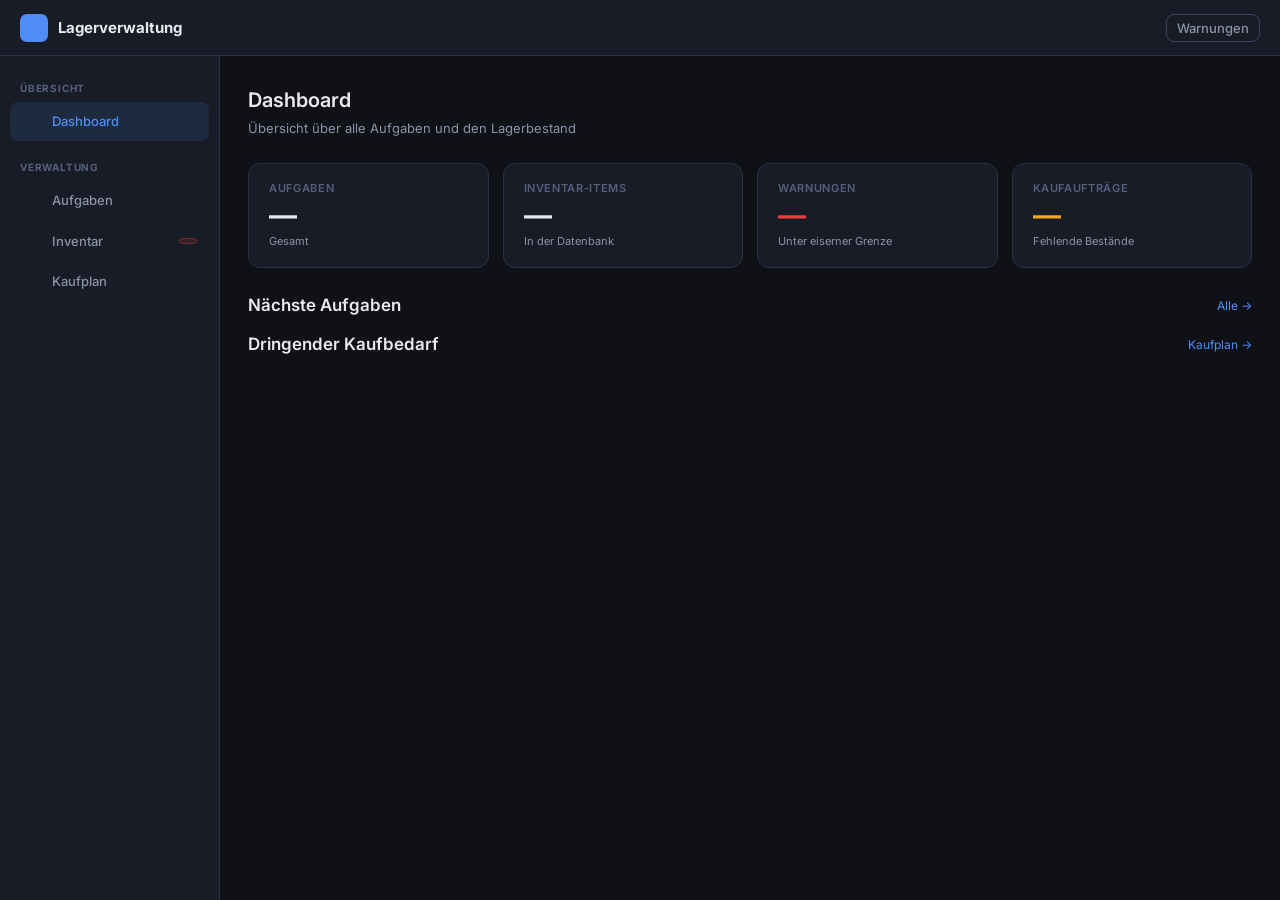
==== Frontend/pages/dashboard.html @ 6284d396 "Edited the text design" ====
<!DOCTYPE html>
<html lang="de">
<head>
  <meta charset="UTF-8">
  <meta name="viewport" content="width=device-width, initial-scale=1.0">
  <title>Dashboard — Lagerverwaltung</title>
  <link rel="preconnect" href="https://fonts.googleapis.com">
  <link href="https://fonts.googleapis.com/css2?family=Inter:wght@400;500;600;700&family=JetBrains+Mono:wght@400;600&display=swap" rel="stylesheet">
  <link rel="stylesheet" href="../css/base.css">
  <link rel="stylesheet" href="../css/layout.css">
  <link rel="stylesheet" href="../css/components.css">
</head>
<body>
<div class="app-layout">

  <!-- Topbar -->
  <header class="topbar">
    <div class="topbar-brand">
      <div class="logo-icon"></div>
      Lagerverwaltung
    </div>
    <div class="topbar-right">
      <button class="notif-btn" onclick="location.href='inventory.html'">
        Warnungen
        <span class="notif-count hidden" id="notif-count">0</span>
      </button>
    </div>
  </header>

  <!-- Sidebar -->
  <nav class="sidebar">
    <div class="sidebar-section-label">Übersicht</div>
    <a class="nav-item active" href="dashboard.html"><span class="nav-icon"></span> Dashboard</a>

    <div class="sidebar-section-label">Verwaltung</div>
    <a class="nav-item" href="tasks.html"><span class="nav-icon"></span> Aufgaben</a>
    <a class="nav-item" href="inventory.html">
      <span class="nav-icon"></span> Inventar
      <span class="badge badge-danger nav-badge hidden" id="nav-inv-badge"></span>
    </a>
    <a class="nav-item" href="timeline.html"><span class="nav-icon"></span> Kaufplan</a>
  </nav>

  <!-- Main -->
  <main class="main-content">
    <div class="page-header">
      <div class="page-header-left">
        <h1>Dashboard</h1>
        <p>Übersicht über alle Aufgaben und den Lagerbestand</p>
      </div>
    </div>

    <div class="stats-row">
      <div class="stat-card">
        <div class="stat-label">Aufgaben</div>
        <div class="stat-value" id="stat-tasks">—</div>
        <div class="stat-sub">Gesamt</div>
      </div>
      <div class="stat-card">
        <div class="stat-label">Inventar-Items</div>
        <div class="stat-value" id="stat-inv">—</div>
        <div class="stat-sub">In der Datenbank</div>
      </div>
      <div class="stat-card">
        <div class="stat-label">Warnungen</div>
        <div class="stat-value text-danger" id="stat-alerts">—</div>
        <div class="stat-sub">Unter eiserner Grenze</div>
      </div>
      <div class="stat-card">
        <div class="stat-label">Kaufaufträge</div>
        <div class="stat-value text-warning" id="stat-buys">—</div>
        <div class="stat-sub">Fehlende Bestände</div>
      </div>
    </div>

    <div id="dash-alert-banner"></div>

    <div class="dashboard-grid">
      <div>
        <div class="flex justify-between items-center" style="margin-bottom:12px">
          <h2>Nächste Aufgaben</h2>
          <a href="tasks.html" style="font-size:12px">Alle →</a>
        </div>
        <div id="dash-upcoming"></div>
      </div>
      <div>
        <div class="flex justify-between items-center" style="margin-bottom:12px">
          <h2>Dringender Kaufbedarf</h2>
          <a href="timeline.html" style="font-size:12px">Kaufplan →</a>
        </div>
        <div id="dash-buys"></div>
      </div>
    </div>
  </main>
</div>

<div id="toast-container"></div>

<script src="../js/store/store.js"></script>
<script src="../js/utils/dom.js"></script>
<script src="../js/features/dashboard.js"></script>
</body>
</html>
---- Frontend/css/base.css ----
:root {
  --bg: #0f1117;
  --bg2: #181c27;
  --bg3: #1e2333;
  --border: #2a3045;
  --border2: #3a4560;
  --text: #e8eaf0;
  --text2: #8b93a8;
  --text3: #55607a;
  --accent: #4f8ef7;
  --accent2: #3a7aed;
  --success: #2ecc8a;
  --warning: #f5a623;
  --danger: #e84040;
  --danger-bg: #2a1a1a;
  --danger-border: #5a2a2a;
  --radius: 8px;
  --radius-lg: 12px;
  --shadow: 0 2px 8px rgba(0,0,0,0.4);
}

*, *::before, *::after { box-sizing: border-box; margin: 0; padding: 0; }

body {
  font-family: 'Inter', system-ui, sans-serif;
  background: var(--bg);
  color: var(--text);
  font-size: 14px;
  line-height: 1.6;
  min-height: 100vh;
}

a { color: var(--accent); text-decoration: none; }
a:hover { text-decoration: underline; }

h1 { font-size: 22px; font-weight: 600; }
h2 { font-size: 17px; font-weight: 600; }
h3 { font-size: 14px; font-weight: 600; }

button {
  font-family: inherit;
  font-size: 13px;
  cursor: pointer;
  border: none;
  border-radius: var(--radius);
  padding: 7px 14px;
  font-weight: 500;
  transition: opacity 0.15s, background 0.15s;
}
button:hover { opacity: 0.88; }
button:active { opacity: 0.75; }

.btn-primary { background: var(--accent); color: #fff; }
.btn-secondary { background: var(--bg3); color: var(--text); border: 1px solid var(--border2); }
.btn-danger { background: var(--danger); color: #fff; }
.btn-ghost { background: transparent; color: var(--text2); border: 1px solid var(--border); }
.btn-sm { padding: 4px 10px; font-size: 12px; }

input, select, textarea {
  font-family: inherit;
  font-size: 13px;
  background: var(--bg3);
  color: var(--text);
  border: 1px solid var(--border2);
  border-radius: var(--radius);
  padding: 8px 12px;
  outline: none;
  transition: border-color 0.15s;
  width: 100%;
}
input:focus, select:focus, textarea:focus { border-color: var(--accent); }
textarea { resize: vertical; min-height: 80px; }
select option { background: var(--bg3); }

label { font-size: 12px; color: var(--text2); font-weight: 500; margin-bottom: 4px; display: block; }

.form-group { display: flex; flex-direction: column; gap: 4px; margin-bottom: 14px; }

.badge {
  display: inline-flex;
  align-items: center;
  gap: 4px;
  padding: 2px 8px;
  border-radius: 20px;
  font-size: 11px;
  font-weight: 600;
}
.badge-ok { background: rgba(46,204,138,0.15); color: var(--success); border: 1px solid rgba(46,204,138,0.3); }
.badge-warn { background: rgba(245,166,35,0.15); color: var(--warning); border: 1px solid rgba(245,166,35,0.3); }
.badge-danger { background: rgba(232,64,64,0.15); color: var(--danger); border: 1px solid rgba(232,64,64,0.3); }
.badge-info { background: rgba(79,142,247,0.15); color: var(--accent); border: 1px solid rgba(79,142,247,0.3); }
.badge-gray { background: var(--bg3); color: var(--text2); border: 1px solid var(--border); }

.card {
  background: var(--bg2);
  border: 1px solid var(--border);
  border-radius: var(--radius-lg);
  padding: 20px;
}

.empty-state {
  text-align: center;
  padding: 48px 20px;
  color: var(--text3);
}
.empty-state p { margin-top: 8px; font-size: 13px; }

.divider { border: none; border-top: 1px solid var(--border); margin: 16px 0; }

.flex { display: flex; }
.flex-col { flex-direction: column; }
.items-center { align-items: center; }
.justify-between { justify-content: space-between; }
.gap-2 { gap: 8px; }
.gap-3 { gap: 12px; }
.gap-4 { gap: 16px; }
.mt-1 { margin-top: 4px; }
.mt-2 { margin-top: 8px; }
.mt-3 { margin-top: 12px; }
.text-sm { font-size: 12px; }
.text-muted { color: var(--text2); }
.text-danger { color: var(--danger); }
.text-success { color: var(--success); }
.text-warning { color: var(--warning); }
.font-mono { font-family: 'JetBrains Mono', monospace; }

/* Toast notifications */
#toast-container {
  position: fixed;
  bottom: 24px;
  right: 24px;
  display: flex;
  flex-direction: column;
  gap: 8px;
  z-index: 9999;
}
.toast {
  background: var(--bg2);
  border: 1px solid var(--border2);
  border-radius: var(--radius);
  padding: 12px 16px;
  min-width: 280px;
  max-width: 380px;
  display: flex;
  align-items: flex-start;
  gap: 10px;
  box-shadow: var(--shadow);
  animation: slideIn 0.2s ease;
}
.toast.danger { border-color: var(--danger); background: var(--danger-bg); }
.toast.success { border-color: var(--success); }
.toast-icon { font-size: 16px; }
.toast-body { flex: 1; }
.toast-title { font-weight: 600; font-size: 13px; }
.toast-msg { font-size: 12px; color: var(--text2); margin-top: 2px; }
@keyframes slideIn { from { transform: translateX(20px); opacity: 0; } to { transform: translateX(0); opacity: 1; } }

/* Modal */
.modal-backdrop {
  position: fixed; inset: 0;
  background: rgba(0,0,0,0.6);
  display: flex; align-items: center; justify-content: center;
  z-index: 1000;
  padding: 16px;
}
.modal {
  background: var(--bg2);
  border: 1px solid var(--border2);
  border-radius: var(--radius-lg);
  padding: 24px;
  width: 100%;
  max-width: 480px;
  max-height: 90vh;
  overflow-y: auto;
}
.modal-header { display: flex; justify-content: space-between; align-items: center; margin-bottom: 20px; }
.modal-close { background: none; border: none; color: var(--text2); font-size: 20px; cursor: pointer; padding: 2px 6px; border-radius: 4px; }
.modal-close:hover { background: var(--bg3); }
.modal-footer { display: flex; gap: 8px; justify-content: flex-end; margin-top: 20px; }

/* Priority colors */
.priority-hoch { color: var(--danger); }
.priority-mittel { color: var(--warning); }
.priority-niedrig { color: var(--success); }
---- Frontend/css/layout.css ----
.app-layout {
  display: grid;
  grid-template-columns: 220px 1fr;
  grid-template-rows: 56px 1fr;
  min-height: 100vh;
}

/* Topbar */
.topbar {
  grid-column: 1 / -1;
  background: var(--bg2);
  border-bottom: 1px solid var(--border);
  display: flex;
  align-items: center;
  justify-content: space-between;
  padding: 0 20px;
  position: sticky;
  top: 0;
  z-index: 100;
}
.topbar-brand {
  display: flex;
  align-items: center;
  gap: 10px;
  font-weight: 700;
  font-size: 15px;
  color: var(--text);
}
.topbar-brand .logo-icon {
  width: 28px; height: 28px;
  background: var(--accent);
  border-radius: 7px;
  display: flex; align-items: center; justify-content: center;
  font-size: 14px;
}
.topbar-right {
  display: flex;
  align-items: center;
  gap: 12px;
}
.notif-btn {
  background: none;
  border: 1px solid var(--border2);
  color: var(--text2);
  border-radius: var(--radius);
  padding: 5px 10px;
  display: flex;
  align-items: center;
  gap: 6px;
  font-size: 13px;
  position: relative;
}
.notif-count {
  background: var(--danger);
  color: #fff;
  font-size: 10px;
  font-weight: 700;
  border-radius: 10px;
  padding: 1px 5px;
  min-width: 18px;
  text-align: center;
}
.notif-count.hidden { display: none; }

/* Sidebar */
.sidebar {
  background: var(--bg2);
  border-right: 1px solid var(--border);
  padding: 16px 10px;
  display: flex;
  flex-direction: column;
  gap: 2px;
  overflow-y: auto;
}
.sidebar-section-label {
  font-size: 10px;
  font-weight: 700;
  letter-spacing: 0.08em;
  color: var(--text3);
  text-transform: uppercase;
  padding: 8px 10px 4px;
  margin-top: 8px;
}
.sidebar-section-label:first-child { margin-top: 0; }

.nav-item {
  display: flex;
  align-items: center;
  gap: 10px;
  padding: 9px 12px;
  border-radius: var(--radius);
  color: var(--text2);
  font-size: 13px;
  font-weight: 500;
  cursor: pointer;
  transition: background 0.12s, color 0.12s;
  text-decoration: none;
}
.nav-item:hover { background: var(--bg3); color: var(--text); text-decoration: none; }
.nav-item.active { background: rgba(79,142,247,0.12); color: var(--accent); }
.nav-item .nav-icon { font-size: 16px; width: 20px; text-align: center; }
.nav-item .nav-badge { margin-left: auto; }

/* Main content */
.main-content {
  padding: 28px;
  overflow-y: auto;
}

/* Page header */
.page-header {
  display: flex;
  align-items: center;
  justify-content: space-between;
  margin-bottom: 24px;
}
.page-header-left h1 { font-size: 20px; }
.page-header-left p { font-size: 13px; color: var(--text2); margin-top: 2px; }

/* Stats row */
.stats-row {
  display: grid;
  grid-template-columns: repeat(auto-fit, minmax(160px, 1fr));
  gap: 14px;
  margin-bottom: 24px;
}
.stat-card {
  background: var(--bg2);
  border: 1px solid var(--border);
  border-radius: var(--radius-lg);
  padding: 16px 20px;
}
.stat-label { font-size: 11px; font-weight: 600; color: var(--text3); text-transform: uppercase; letter-spacing: 0.06em; }
.stat-value { font-size: 28px; font-weight: 700; margin-top: 4px; line-height: 1; }
.stat-sub { font-size: 11px; color: var(--text2); margin-top: 4px; }

/* Responsive */
@media (max-width: 768px) {
  .app-layout { grid-template-columns: 1fr; grid-template-rows: 56px auto 1fr; }
  .sidebar { display: none; }
  .main-content { padding: 16px; }
}
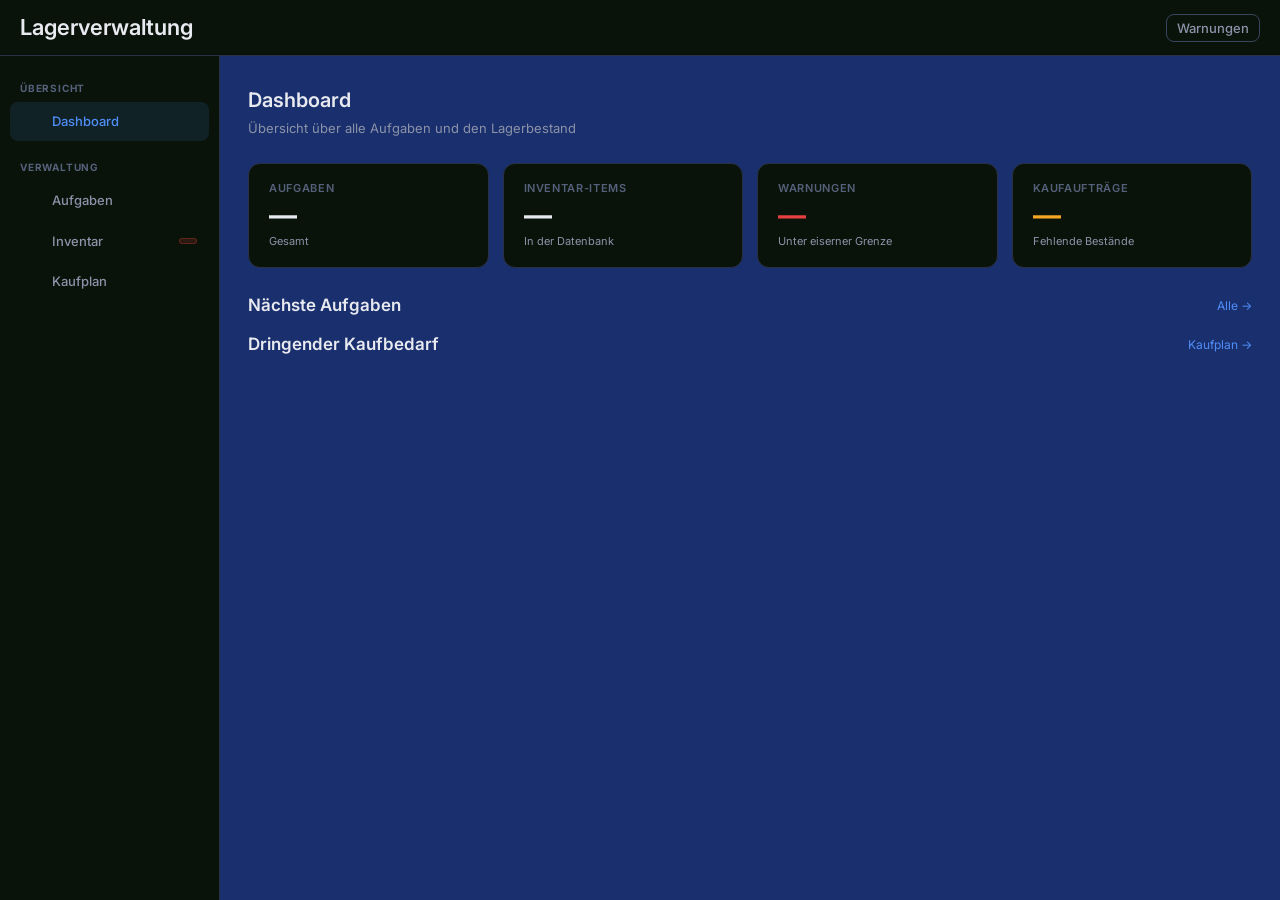
==== commit 7be7e6d4: "Connection made" ====
--- a/Frontend/pages/dashboard.html
+++ b/Frontend/pages/dashboard.html
@@ -16,8 +16,7 @@
   <!-- Topbar -->
   <header class="topbar">
     <div class="topbar-brand">
-      <div class="logo-icon"></div>
-      Lagerverwaltung
+      <h1>Lagerverwaltung</h1>
     </div>
     <div class="topbar-right">
       <button class="notif-btn" onclick="location.href='inventory.html'">
--- a/Frontend/css/base.css
+++ b/Frontend/css/base.css
@@ -1,6 +1,6 @@
 :root {
-  --bg: #0f1117;
-  --bg2: #181c27;
+  --bg: #1a2f6d;
+  --bg2: #09130a;
   --bg3: #1e2333;
   --border: #2a3045;
   --border2: #3a4560;
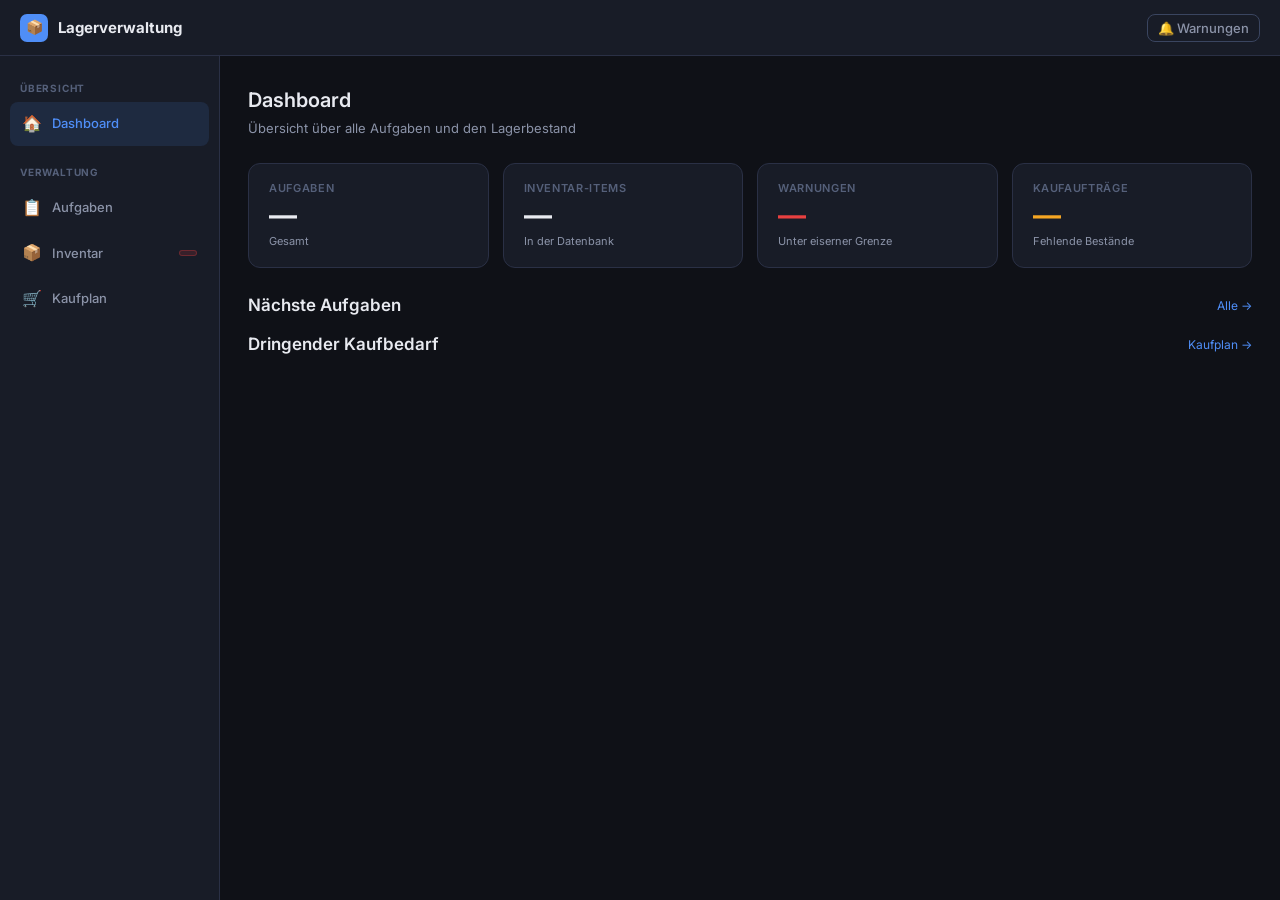
==== commit e9a10807: "Overwriten the html files" ====
--- a/Frontend/pages/dashboard.html
+++ b/Frontend/pages/dashboard.html
@@ -16,11 +16,12 @@
   <!-- Topbar -->
   <header class="topbar">
     <div class="topbar-brand">
-      <h1>Lagerverwaltung</h1>
+      <div class="logo-icon">📦</div>
+      Lagerverwaltung
     </div>
     <div class="topbar-right">
       <button class="notif-btn" onclick="location.href='inventory.html'">
-        Warnungen
+        🔔 Warnungen
         <span class="notif-count hidden" id="notif-count">0</span>
       </button>
     </div>
@@ -29,15 +30,15 @@
   <!-- Sidebar -->
   <nav class="sidebar">
     <div class="sidebar-section-label">Übersicht</div>
-    <a class="nav-item active" href="dashboard.html"><span class="nav-icon"></span> Dashboard</a>
+    <a class="nav-item active" href="dashboard.html"><span class="nav-icon">🏠</span> Dashboard</a>
 
     <div class="sidebar-section-label">Verwaltung</div>
-    <a class="nav-item" href="tasks.html"><span class="nav-icon"></span> Aufgaben</a>
+    <a class="nav-item" href="tasks.html"><span class="nav-icon">📋</span> Aufgaben</a>
     <a class="nav-item" href="inventory.html">
-      <span class="nav-icon"></span> Inventar
+      <span class="nav-icon">📦</span> Inventar
       <span class="badge badge-danger nav-badge hidden" id="nav-inv-badge"></span>
     </a>
-    <a class="nav-item" href="timeline.html"><span class="nav-icon"></span> Kaufplan</a>
+    <a class="nav-item" href="timeline.html"><span class="nav-icon">🛒</span> Kaufplan</a>
   </nav>
 
   <!-- Main -->
--- a/Frontend/css/base.css
+++ b/Frontend/css/base.css
@@ -1,6 +1,6 @@
 :root {
-  --bg: #1a2f6d;
-  --bg2: #09130a;
+  --bg: #0f1117;
+  --bg2: #181c27;
   --bg3: #1e2333;
   --border: #2a3045;
   --border2: #3a4560;
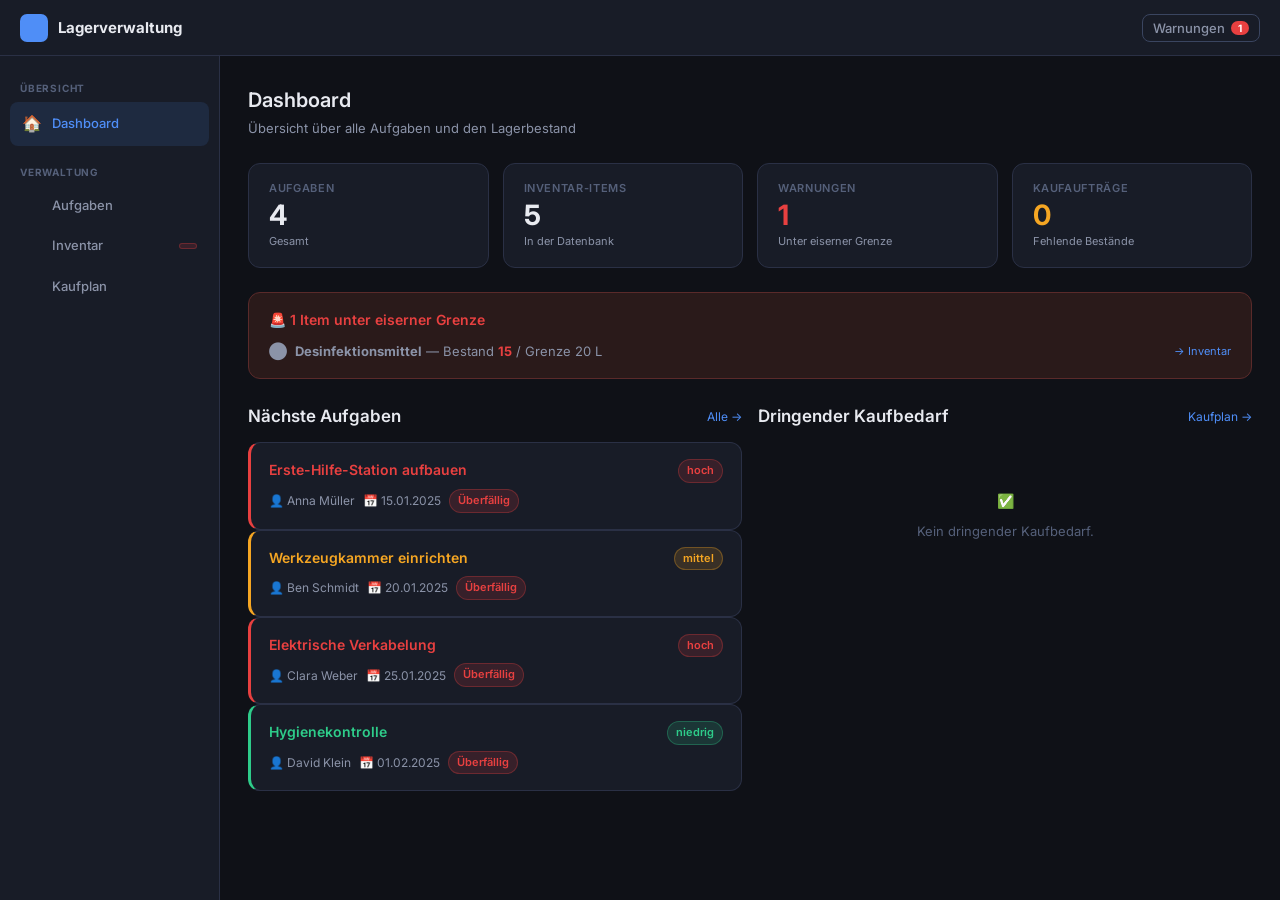
==== commit e3710c41: "Edited the design" ====
--- a/Frontend/pages/dashboard.html
+++ b/Frontend/pages/dashboard.html
@@ -16,12 +16,12 @@
   <!-- Topbar -->
   <header class="topbar">
     <div class="topbar-brand">
-      <div class="logo-icon">📦</div>
+      <div class="logo-icon"></div>
       Lagerverwaltung
     </div>
     <div class="topbar-right">
       <button class="notif-btn" onclick="location.href='inventory.html'">
-        🔔 Warnungen
+        Warnungen
         <span class="notif-count hidden" id="notif-count">0</span>
       </button>
     </div>
@@ -33,12 +33,12 @@
     <a class="nav-item active" href="dashboard.html"><span class="nav-icon">🏠</span> Dashboard</a>
 
     <div class="sidebar-section-label">Verwaltung</div>
-    <a class="nav-item" href="tasks.html"><span class="nav-icon">📋</span> Aufgaben</a>
+    <a class="nav-item" href="tasks.html"><span class="nav-icon"></span> Aufgaben</a>
     <a class="nav-item" href="inventory.html">
-      <span class="nav-icon">📦</span> Inventar
+      <span class="nav-icon"></span> Inventar
       <span class="badge badge-danger nav-badge hidden" id="nav-inv-badge"></span>
     </a>
-    <a class="nav-item" href="timeline.html"><span class="nav-icon">🛒</span> Kaufplan</a>
+    <a class="nav-item" href="timeline.html"><span class="nav-icon"></span> Kaufplan</a>
   </nav>
 
   <!-- Main -->
--- a/Frontend/css/components.css
+++ b/Frontend/css/components.css
@@ -0,0 +1,194 @@
+/* Filter bar */
+.filter-bar {
+  display: flex;
+  gap: 10px;
+  align-items: center;
+  margin-bottom: 16px;
+  flex-wrap: wrap;
+}
+.filter-bar input[type="search"] { max-width: 240px; }
+.filter-bar select { max-width: 160px; }
+
+/* Table */
+.table-wrap {
+  background: var(--bg2);
+  border: 1px solid var(--border);
+  border-radius: var(--radius-lg);
+  overflow: hidden;
+}
+table { width: 100%; border-collapse: collapse; }
+thead th {
+  text-align: left;
+  padding: 10px 16px;
+  font-size: 11px;
+  font-weight: 700;
+  color: var(--text3);
+  text-transform: uppercase;
+  letter-spacing: 0.06em;
+  background: var(--bg3);
+  border-bottom: 1px solid var(--border);
+}
+tbody tr {
+  border-bottom: 1px solid var(--border);
+  transition: background 0.1s;
+}
+tbody tr:last-child { border-bottom: none; }
+tbody tr:hover { background: rgba(255,255,255,0.02); }
+td { padding: 12px 16px; font-size: 13px; vertical-align: middle; }
+
+/* Progress bar for stock */
+.stock-bar {
+  display: flex;
+  align-items: center;
+  gap: 8px;
+}
+.stock-bar-track {
+  flex: 1;
+  height: 4px;
+  background: var(--bg3);
+  border-radius: 2px;
+  overflow: hidden;
+  min-width: 60px;
+}
+.stock-bar-fill {
+  height: 100%;
+  border-radius: 2px;
+  transition: width 0.3s;
+}
+.stock-bar-fill.ok { background: var(--success); }
+.stock-bar-fill.warn { background: var(--warning); }
+.stock-bar-fill.danger { background: var(--danger); }
+.stock-bar-value { font-size: 12px; font-weight: 600; min-width: 28px; text-align: right; font-family: 'JetBrains Mono', monospace; }
+
+/* Category tag */
+.category-tag {
+  display: inline-block;
+  padding: 2px 8px;
+  border-radius: 4px;
+  font-size: 11px;
+  font-weight: 600;
+  background: var(--bg3);
+  color: var(--text2);
+  border: 1px solid var(--border);
+}
+
+/* Reusable indicator */
+.reusable-dot {
+  width: 8px; height: 8px;
+  border-radius: 50%;
+  display: inline-block;
+  margin-right: 4px;
+}
+.reusable-dot.yes { background: var(--success); }
+.reusable-dot.no  { background: var(--text3); }
+
+/* Task card list */
+.task-list { display: flex; flex-direction: column; gap: 10px; }
+.task-card {
+  background: var(--bg2);
+  border: 1px solid var(--border);
+  border-radius: var(--radius-lg);
+  padding: 16px 18px;
+  cursor: pointer;
+  transition: border-color 0.15s, background 0.15s;
+}
+.task-card:hover { border-color: var(--border2); background: var(--bg3); }
+.task-card.priority-hoch  { border-left: 3px solid var(--danger); }
+.task-card.priority-mittel { border-left: 3px solid var(--warning); }
+.task-card.priority-niedrig { border-left: 3px solid var(--success); }
+.task-card-header { display: flex; justify-content: space-between; align-items: flex-start; gap: 12px; }
+.task-card-title { font-weight: 600; font-size: 14px; }
+.task-card-meta { display: flex; gap: 8px; align-items: center; margin-top: 6px; flex-wrap: wrap; }
+.task-card-desc { font-size: 12px; color: var(--text2); margin-top: 6px; line-height: 1.5; }
+
+/* Dependency chips */
+.dep-chips { display: flex; flex-wrap: wrap; gap: 6px; }
+.dep-chip {
+  display: inline-flex; align-items: center; gap: 4px;
+  background: var(--bg3);
+  border: 1px solid var(--border2);
+  border-radius: 6px;
+  padding: 3px 8px;
+  font-size: 11px;
+  color: var(--text2);
+}
+.dep-chip .remove-dep {
+  background: none; border: none; color: var(--text3);
+  cursor: pointer; padding: 0; font-size: 13px; line-height: 1;
+}
+.dep-chip .remove-dep:hover { color: var(--danger); opacity: 1; }
+
+/* Inventory item row in task detail */
+.inv-item-row {
+  display: flex;
+  align-items: center;
+  gap: 10px;
+  padding: 8px 12px;
+  background: var(--bg3);
+  border-radius: var(--radius);
+  margin-bottom: 6px;
+}
+.inv-item-name { flex: 1; font-size: 13px; }
+.inv-qty-input { width: 70px; }
+
+/* Timeline */
+.timeline { display: flex; flex-direction: column; gap: 0; }
+.timeline-item {
+  display: flex;
+  gap: 16px;
+  padding-bottom: 24px;
+  position: relative;
+}
+.timeline-item::before {
+  content: '';
+  position: absolute;
+  left: 19px; top: 32px;
+  width: 2px;
+  bottom: 0;
+  background: var(--border);
+}
+.timeline-item:last-child::before { display: none; }
+.timeline-dot {
+  width: 40px; height: 40px;
+  border-radius: 50%;
+  background: var(--bg3);
+  border: 2px solid var(--border2);
+  display: flex; align-items: center; justify-content: center;
+  font-size: 16px;
+  flex-shrink: 0;
+  z-index: 1;
+}
+.timeline-dot.urgent { border-color: var(--danger); background: var(--danger-bg); }
+.timeline-dot.soon { border-color: var(--warning); }
+.timeline-dot.ok { border-color: var(--success); }
+.timeline-body { flex: 1; padding-top: 8px; }
+.timeline-date { font-size: 11px; color: var(--text3); font-weight: 600; text-transform: uppercase; letter-spacing: 0.06em; }
+.timeline-title { font-weight: 600; font-size: 14px; margin-top: 2px; }
+.timeline-items { margin-top: 8px; display: flex; flex-direction: column; gap: 4px; }
+.timeline-buy-item {
+  display: flex; align-items: center; gap: 8px;
+  font-size: 12px; color: var(--text2);
+  background: var(--bg3); border-radius: 6px; padding: 5px 10px;
+}
+.timeline-buy-item strong { color: var(--text); }
+
+/* Alert panel */
+.alert-panel {
+  background: var(--danger-bg);
+  border: 1px solid var(--danger-border);
+  border-radius: var(--radius-lg);
+  padding: 16px 20px;
+  margin-bottom: 20px;
+}
+.alert-panel h3 { color: var(--danger); display: flex; align-items: center; gap: 8px; }
+.alert-list { margin-top: 10px; display: flex; flex-direction: column; gap: 6px; }
+.alert-list-item { font-size: 13px; display: flex; align-items: center; gap: 8px; color: var(--text2); }
+
+/* Dashboard grid */
+.dashboard-grid {
+  display: grid;
+  grid-template-columns: 1fr 1fr;
+  gap: 16px;
+  margin-top: 24px;
+}
+@media (max-width: 900px) { .dashboard-grid { grid-template-columns: 1fr; } }
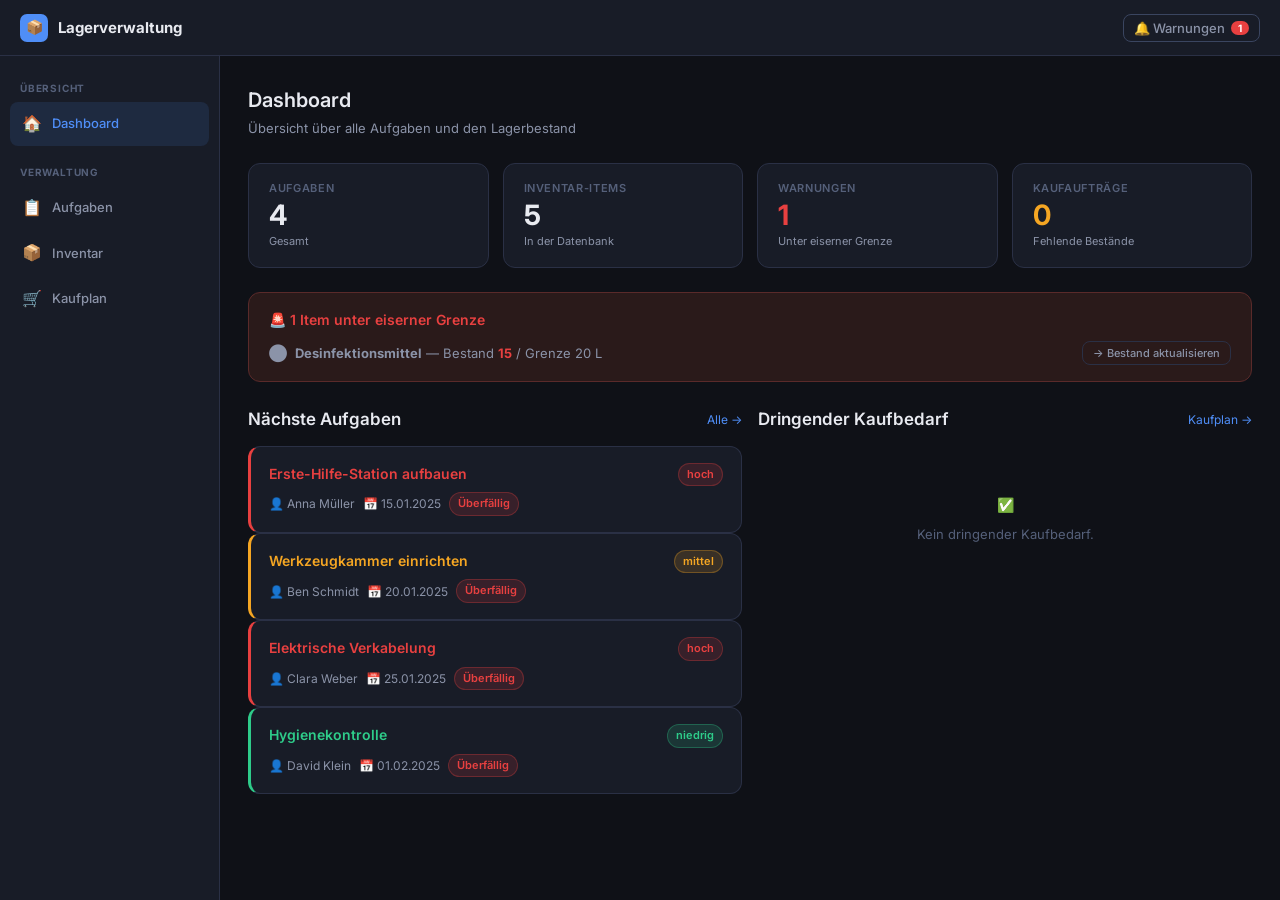
==== commit 4dba41a6: "Changed the Javascript files" ====
--- a/Frontend/pages/dashboard.html
+++ b/Frontend/pages/dashboard.html
@@ -13,35 +13,28 @@
 <body>
 <div class="app-layout">
 
-  <!-- Topbar -->
   <header class="topbar">
     <div class="topbar-brand">
-      <div class="logo-icon"></div>
+      <div class="logo-icon">📦</div>
       Lagerverwaltung
     </div>
     <div class="topbar-right">
       <button class="notif-btn" onclick="location.href='inventory.html'">
-        Warnungen
+        🔔 Warnungen
         <span class="notif-count hidden" id="notif-count">0</span>
       </button>
     </div>
   </header>
 
-  <!-- Sidebar -->
   <nav class="sidebar">
     <div class="sidebar-section-label">Übersicht</div>
     <a class="nav-item active" href="dashboard.html"><span class="nav-icon">🏠</span> Dashboard</a>
-
     <div class="sidebar-section-label">Verwaltung</div>
-    <a class="nav-item" href="tasks.html"><span class="nav-icon"></span> Aufgaben</a>
-    <a class="nav-item" href="inventory.html">
-      <span class="nav-icon"></span> Inventar
-      <span class="badge badge-danger nav-badge hidden" id="nav-inv-badge"></span>
-    </a>
-    <a class="nav-item" href="timeline.html"><span class="nav-icon"></span> Kaufplan</a>
+    <a class="nav-item" href="tasks.html"><span class="nav-icon">📋</span> Aufgaben</a>
+    <a class="nav-item" href="inventory.html"><span class="nav-icon">📦</span> Inventar</a>
+    <a class="nav-item" href="timeline.html"><span class="nav-icon">🛒</span> Kaufplan</a>
   </nav>
 
-  <!-- Main -->
   <main class="main-content">
     <div class="page-header">
       <div class="page-header-left">
@@ -100,4 +93,4 @@
 <script src="../js/utils/dom.js"></script>
 <script src="../js/features/dashboard.js"></script>
 </body>
-</html>
+</html>
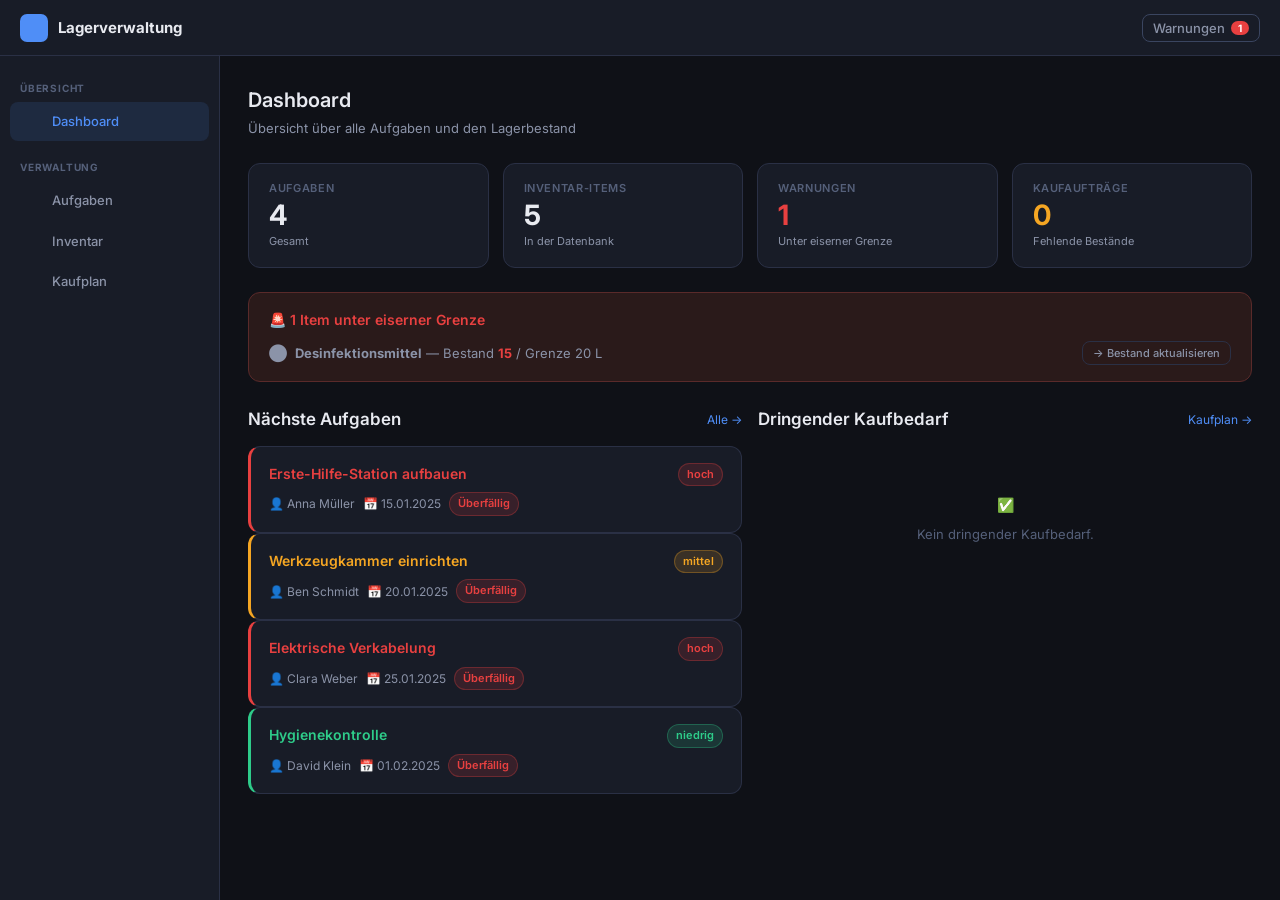
==== commit 7e52e555: "Completed the javscript files" ====
--- a/Frontend/pages/dashboard.html
+++ b/Frontend/pages/dashboard.html
@@ -15,12 +15,12 @@
 
   <header class="topbar">
     <div class="topbar-brand">
-      <div class="logo-icon">📦</div>
+      <div class="logo-icon"></div>
       Lagerverwaltung
     </div>
     <div class="topbar-right">
       <button class="notif-btn" onclick="location.href='inventory.html'">
-        🔔 Warnungen
+        Warnungen
         <span class="notif-count hidden" id="notif-count">0</span>
       </button>
     </div>
@@ -28,11 +28,11 @@
 
   <nav class="sidebar">
     <div class="sidebar-section-label">Übersicht</div>
-    <a class="nav-item active" href="dashboard.html"><span class="nav-icon">🏠</span> Dashboard</a>
+    <a class="nav-item active" href="dashboard.html"><span class="nav-icon"></span> Dashboard</a>
     <div class="sidebar-section-label">Verwaltung</div>
-    <a class="nav-item" href="tasks.html"><span class="nav-icon">📋</span> Aufgaben</a>
-    <a class="nav-item" href="inventory.html"><span class="nav-icon">📦</span> Inventar</a>
-    <a class="nav-item" href="timeline.html"><span class="nav-icon">🛒</span> Kaufplan</a>
+    <a class="nav-item" href="tasks.html"><span class="nav-icon"></span> Aufgaben</a>
+    <a class="nav-item" href="inventory.html"><span class="nav-icon"></span> Inventar</a>
+    <a class="nav-item" href="timeline.html"><span class="nav-icon"></span> Kaufplan</a>
   </nav>
 
   <main class="main-content">
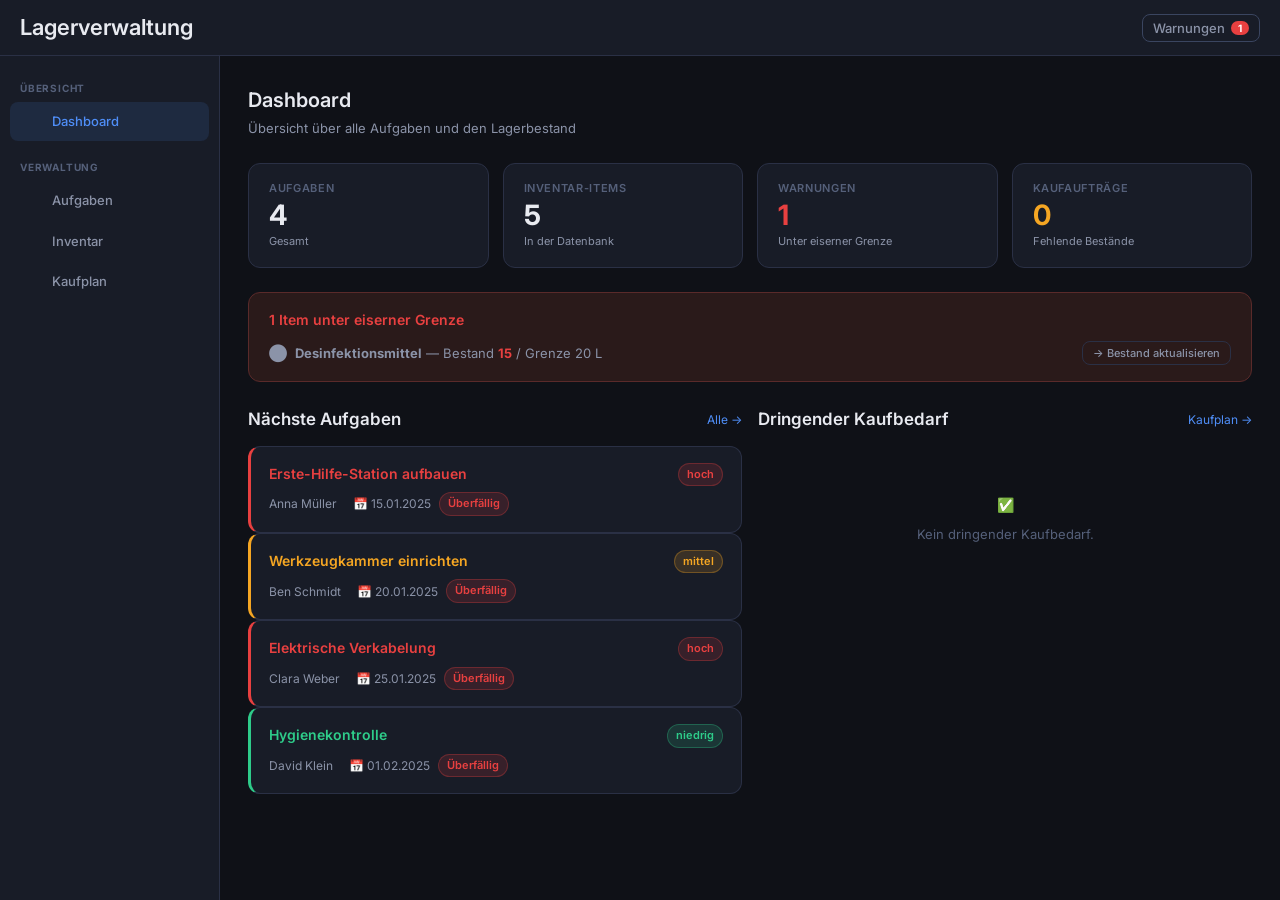
==== commit 097b168b: "Emojis deleted" ====
--- a/Frontend/pages/dashboard.html
+++ b/Frontend/pages/dashboard.html
@@ -15,8 +15,7 @@
 
   <header class="topbar">
     <div class="topbar-brand">
-      <div class="logo-icon"></div>
-      Lagerverwaltung
+      <h1>Lagerverwaltung</h1>
     </div>
     <div class="topbar-right">
       <button class="notif-btn" onclick="location.href='inventory.html'">
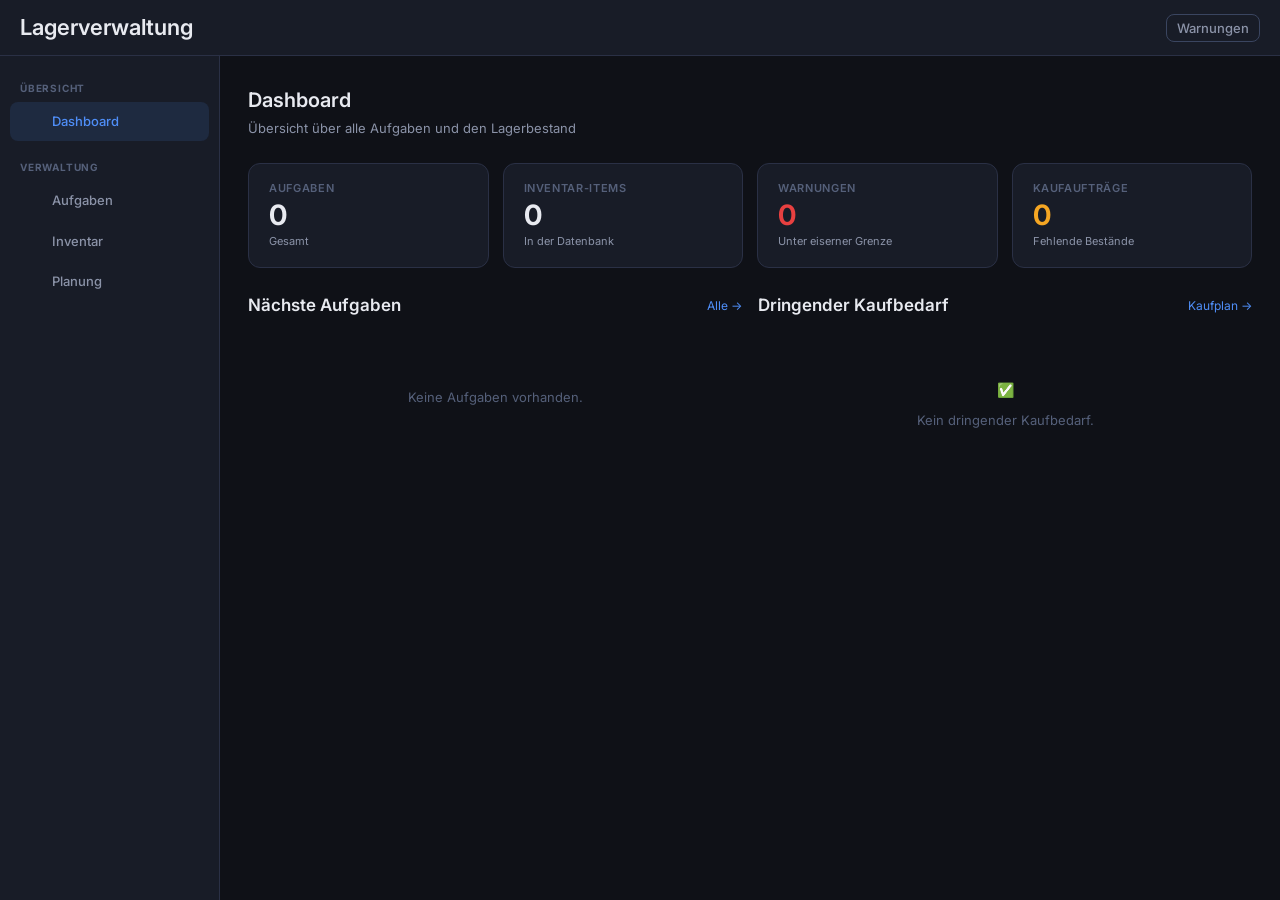
==== commit 312a06ec: "another fire" ====
--- a/Frontend/pages/dashboard.html
+++ b/Frontend/pages/dashboard.html
@@ -31,7 +31,7 @@
     <div class="sidebar-section-label">Verwaltung</div>
     <a class="nav-item" href="tasks.html"><span class="nav-icon"></span> Aufgaben</a>
     <a class="nav-item" href="inventory.html"><span class="nav-icon"></span> Inventar</a>
-    <a class="nav-item" href="timeline.html"><span class="nav-icon"></span> Kaufplan</a>
+    <a class="nav-item" href="timeline.html"><span class="nav-icon"></span> Planung</a>
   </nav>
 
   <main class="main-content">
--- a/Frontend/css/components.css
+++ b/Frontend/css/components.css
@@ -192,3 +192,104 @@
   margin-top: 24px;
 }
 @media (max-width: 900px) { .dashboard-grid { grid-template-columns: 1fr; } }
+/* Min-Stock Einträge in der Timeline */
+.timeline-item.min-stock-entry {
+  border-left: 2px solid var(--danger);
+}
+
+.timeline-buy-item.min-stock-item {
+  background: rgba(239, 68, 68, 0.08);
+  border-radius: 2px;
+  padding: 4px 8px;
+}
+
+.timeline-buy-item.min-stock-item span:first-child {
+  filter: grayscale(0);
+}
+
+/* View Tabs */
+.view-tabs {
+  display: flex;
+  gap: 4px;
+  background: var(--bg2);
+  border: 1px solid var(--border);
+  border-radius: var(--radius-lg);
+  padding: 4px;
+  width: fit-content;
+}
+.view-tab {
+  background: transparent;
+  color: var(--text2);
+  border: none;
+  border-radius: var(--radius);
+  padding: 6px 16px;
+  font-size: 13px;
+  font-weight: 500;
+  cursor: pointer;
+  transition: background 0.15s, color 0.15s;
+}
+.view-tab:hover { background: var(--bg3); color: var(--text); opacity: 1; }
+.view-tab.active { background: var(--accent); color: #fff; }
+
+/* Monthly Forecast */
+.monthly-card {
+  background: var(--bg2);
+  border: 1px solid var(--border);
+  border-radius: var(--radius-lg);
+  margin-bottom: 12px;
+  overflow: hidden;
+}
+.monthly-card-header {
+  display: flex;
+  justify-content: space-between;
+  align-items: center;
+  padding: 14px 18px;
+  background: var(--bg3);
+  border-bottom: 1px solid var(--border);
+}
+.monthly-card-body {
+  display: grid;
+  grid-template-columns: 1fr 1fr;
+  gap: 0;
+}
+@media (max-width: 700px) { .monthly-card-body { grid-template-columns: 1fr; } }
+.monthly-section {
+  padding: 14px 18px;
+  border-right: 1px solid var(--border);
+}
+.monthly-section:last-child { border-right: none; }
+.monthly-section-label {
+  font-size: 11px;
+  font-weight: 700;
+  color: var(--text3);
+  text-transform: uppercase;
+  letter-spacing: 0.06em;
+  margin-bottom: 8px;
+}
+.monthly-item {
+  display: flex;
+  align-items: center;
+  gap: 8px;
+  padding: 5px 0;
+  border-bottom: 1px solid var(--border);
+  font-size: 13px;
+}
+.monthly-item:last-child { border-bottom: none; }
+.monthly-item-name { flex: 1; }
+.monthly-item-qty { font-family: 'JetBrains Mono', monospace; font-size: 12px; font-weight: 600; min-width: 60px; text-align: right; }
+
+/* Completion History */
+.history-entry {
+  background: var(--bg2);
+  border: 1px solid var(--border);
+  border-radius: var(--radius-lg);
+  padding: 14px 18px;
+  margin-bottom: 10px;
+}
+.history-entry-header {
+  display: flex;
+  justify-content: space-between;
+  align-items: center;
+  gap: 12px;
+  margin-bottom: 4px;
+}
